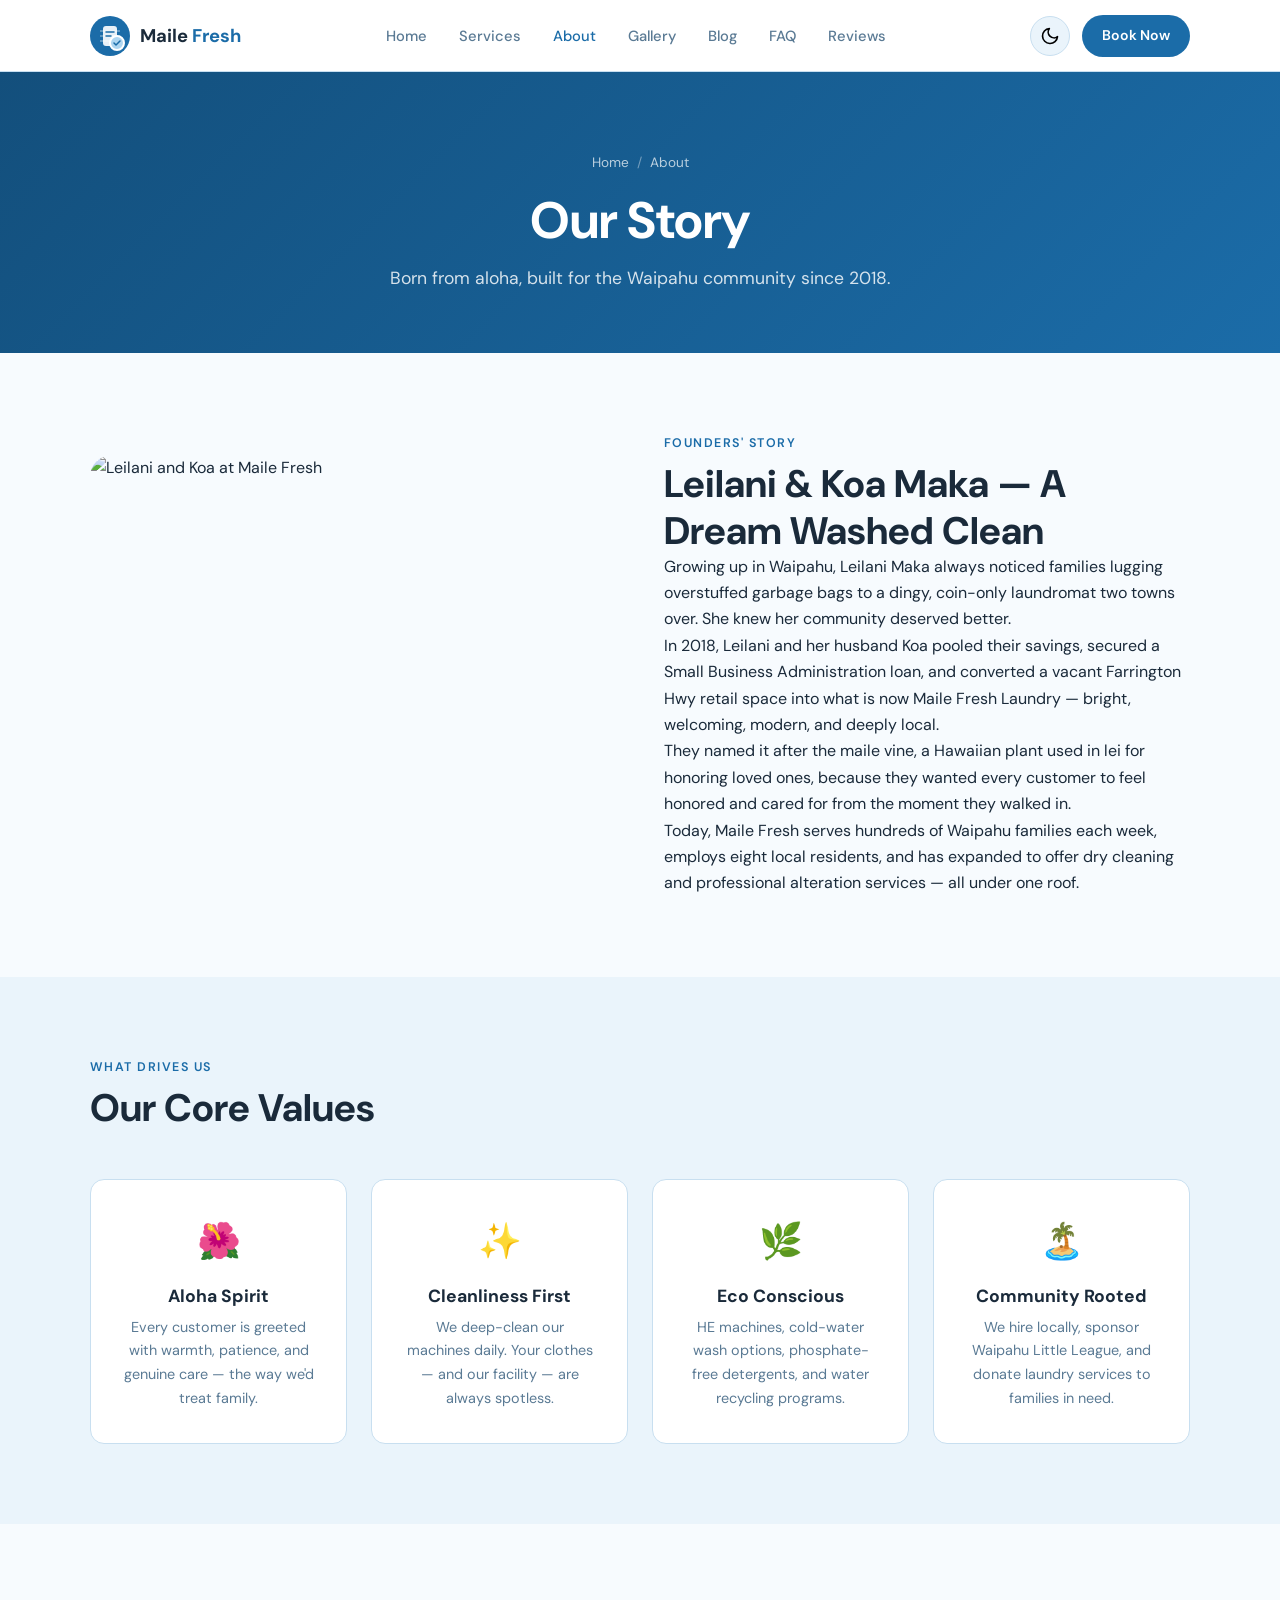
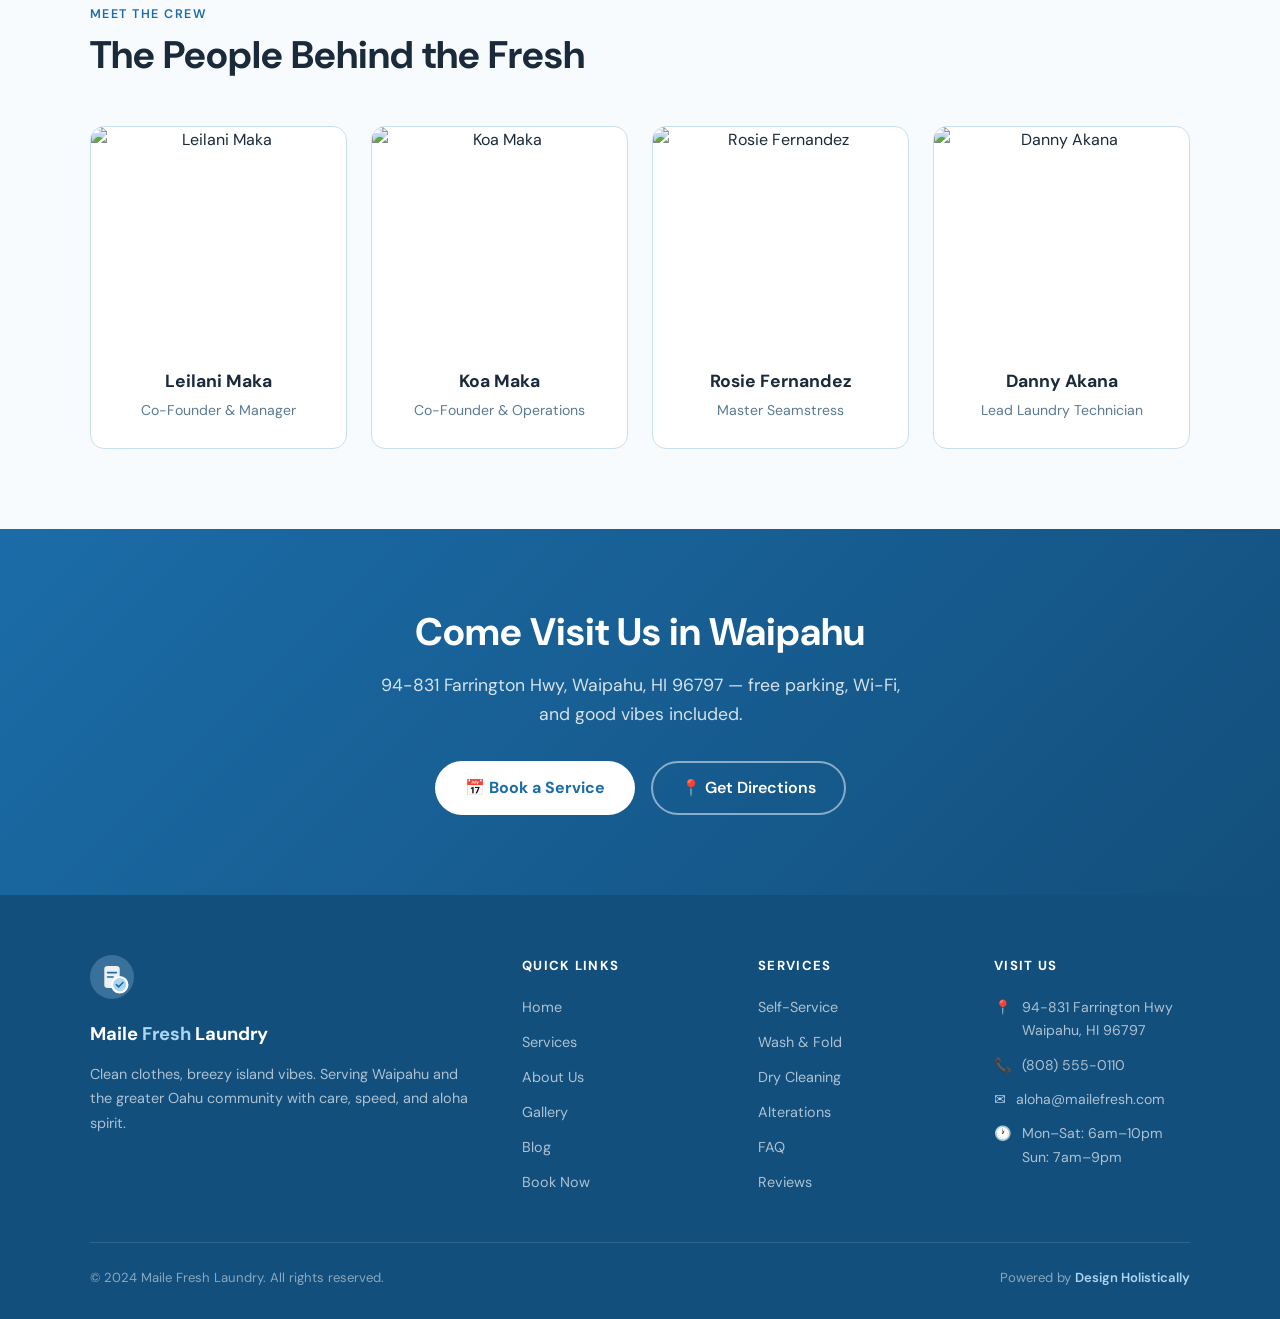
==== about.html @ 9d4d9627 "Initial commit: Maile Fresh Laundry — Hawaii sample site (Waipahu, Oahu)" ====
<!DOCTYPE html>
<html lang="en" data-theme="light">
<head>
  <meta charset="UTF-8" />
  <meta name="viewport" content="width=device-width, initial-scale=1.0" />
  <title>About Us | Maile Fresh Laundry — Waipahu, Oahu</title>
  <meta name="description" content="Maile Fresh Laundry — Clean clothes, breezy island vibes. Self-service laundry, wash-and-fold, dry cleaning, and alterations in Waipahu, Oahu, Hawaii." />
  <!-- Open Graph -->
  <meta property="og:type" content="website" />
  <meta property="og:title" content="About Us | Maile Fresh Laundry" />
  <meta property="og:description" content="Clean clothes, breezy island vibes. Full-service laundromat in Waipahu, Oahu Hawaii." />
  <meta property="og:image" content="https://picsum.photos/1200/630?random=1001" />
  <meta property="og:url" content="https://mailefreshlaundry.com" />
  <!-- Schema.org -->
  <script type="application/ld+json">
  {
    "@context": "https://schema.org",
    "@type": "LocalBusiness",
    "name": "Maile Fresh Laundry",
    "description": "Full-service laundromat offering self-service, wash-and-fold, dry cleaning, and alterations.",
    "address": {
      "@type": "PostalAddress",
      "streetAddress": "94-831 Farrington Hwy",
      "addressLocality": "Waipahu",
      "addressRegion": "HI",
      "postalCode": "96797",
      "addressCountry": "US"
    },
    "telephone": "(808) 555-0110",
    "openingHours": ["Mo-Fr 06:00-22:00", "Sa 06:00-22:00", "Su 07:00-21:00"],
    "priceRange": "$$",
    "image": "https://picsum.photos/800/600?random=1001",
    "url": "https://mailefreshlaundry.com"
  }
  </script>
  <link rel="stylesheet" href="css/style.css" />
  
</head>
<body>
  <!-- HEADER -->
  <header class="site-header" id="siteHeader">
    <div class="container header-inner">
      <a href="index.html" class="logo-link" aria-label="Maile Fresh Laundry Home">
        <svg width="40" height="40" viewBox="0 0 40 40" fill="none" aria-hidden="true" xmlns="http://www.w3.org/2000/svg">
          <circle cx="20" cy="20" r="20" fill="#1B6CA8"/>
          <path d="M10 14h20v2H10zM10 19h20v2H10zM10 24h20v2H10z" fill="white" opacity="0.3"/>
          <rect x="13" y="10" width="14" height="20" rx="3" fill="white" opacity="0.9"/>
          <path d="M16 16h8M16 20h5" stroke="#1B6CA8" stroke-width="1.5" stroke-linecap="round"/>
          <circle cx="27" cy="27" r="7" fill="#AED6F1" stroke="white" stroke-width="2"/>
          <path d="M24 27l2 2 4-4" stroke="#1B6CA8" stroke-width="1.5" stroke-linecap="round" stroke-linejoin="round"/>
        </svg>
        <span class="logo-text">Maile <span>Fresh</span></span>
      </a>
      <nav class="nav-links" aria-label="Main navigation">
        <a href="index.html">Home</a>
<a href="services.html">Services</a>
<a href="about.html" class="active">About</a>
<a href="gallery.html">Gallery</a>
<a href="blog.html">Blog</a>
<a href="faq.html">FAQ</a>
<a href="reviews.html">Reviews</a>

      </nav>
      <div class="nav-actions">
        <button class="theme-toggle" id="themeToggle" aria-label="Toggle dark mode">🌙</button>
        <a href="booking.html" class="btn-nav">Book Now</a>
        <button class="hamburger" id="hamburger" aria-label="Open menu" aria-expanded="false">
          <span></span><span></span><span></span>
        </button>
      </div>
    </div>
    <nav class="mobile-nav" id="mobileNav" aria-label="Mobile navigation">
      <a href="index.html">Home</a>
<a href="services.html">Services</a>
<a href="about.html" class="active">About</a>
<a href="gallery.html">Gallery</a>
<a href="blog.html">Blog</a>
<a href="faq.html">FAQ</a>
<a href="reviews.html">Reviews</a>

      <a href="booking.html">📅 Book Now</a>
    </nav>
  </header>
  <div class="page-hero">
    <div class="container">
      <div class="breadcrumb"><a href="index.html">Home</a><span class="sep">/</span><span>About</span></div>
      <h1>Our Story</h1>
      <p>Born from aloha, built for the Waipahu community since 2018.</p>
    </div>
  </div>

  <section class="section">
    <div class="container">
      <div class="about-story">
        <div class="about-story-img fade-up">
          <img src="https://picsum.photos/600/420?random=1030" alt="Leilani and Koa at Maile Fresh" loading="lazy" />
        </div>
        <div class="fade-up fade-up-delay-2">
          <span class="section-label">Founders' Story</span>
          <h2>Leilani &amp; Koa Maka — A Dream Washed Clean</h2>
          <p>Growing up in Waipahu, Leilani Maka always noticed families lugging overstuffed garbage bags to a dingy, coin-only laundromat two towns over. She knew her community deserved better.</p>
          <p>In 2018, Leilani and her husband Koa pooled their savings, secured a Small Business Administration loan, and converted a vacant Farrington Hwy retail space into what is now Maile Fresh Laundry — bright, welcoming, modern, and deeply local.</p>
          <p>They named it after the maile vine, a Hawaiian plant used in lei for honoring loved ones, because they wanted every customer to feel honored and cared for from the moment they walked in.</p>
          <p>Today, Maile Fresh serves hundreds of Waipahu families each week, employs eight local residents, and has expanded to offer dry cleaning and professional alteration services — all under one roof.</p>
        </div>
      </div>
    </div>
  </section>

  <!-- VALUES -->
  <section class="section section-alt">
    <div class="container">
      <span class="section-label fade-up">What Drives Us</span>
      <h2 class="fade-up">Our Core Values</h2>
      <div class="values-grid">
        <div class="value-card fade-up fade-up-delay-1">
          <span class="value-icon">🌺</span>
          <h3>Aloha Spirit</h3>
          <p>Every customer is greeted with warmth, patience, and genuine care — the way we'd treat family.</p>
        </div>
        <div class="value-card fade-up fade-up-delay-2">
          <span class="value-icon">✨</span>
          <h3>Cleanliness First</h3>
          <p>We deep-clean our machines daily. Your clothes — and our facility — are always spotless.</p>
        </div>
        <div class="value-card fade-up fade-up-delay-3">
          <span class="value-icon">🌿</span>
          <h3>Eco Conscious</h3>
          <p>HE machines, cold-water wash options, phosphate-free detergents, and water recycling programs.</p>
        </div>
        <div class="value-card fade-up fade-up-delay-4">
          <span class="value-icon">🏝️</span>
          <h3>Community Rooted</h3>
          <p>We hire locally, sponsor Waipahu Little League, and donate laundry services to families in need.</p>
        </div>
      </div>
    </div>
  </section>

  <!-- TEAM -->
  <section class="section">
    <div class="container">
      <span class="section-label fade-up">Meet the Crew</span>
      <h2 class="fade-up">The People Behind the Fresh</h2>
      <div class="team-grid">
        <div class="team-card fade-up fade-up-delay-1">
          <img src="https://picsum.photos/300/220?random=1031" alt="Leilani Maka" loading="lazy" />
          <div class="team-card-body">
            <h3>Leilani Maka</h3>
            <span>Co-Founder &amp; Manager</span>
          </div>
        </div>
        <div class="team-card fade-up fade-up-delay-2">
          <img src="https://picsum.photos/300/220?random=1032" alt="Koa Maka" loading="lazy" />
          <div class="team-card-body">
            <h3>Koa Maka</h3>
            <span>Co-Founder &amp; Operations</span>
          </div>
        </div>
        <div class="team-card fade-up fade-up-delay-3">
          <img src="https://picsum.photos/300/220?random=1033" alt="Rosie Fernandez" loading="lazy" />
          <div class="team-card-body">
            <h3>Rosie Fernandez</h3>
            <span>Master Seamstress</span>
          </div>
        </div>
        <div class="team-card fade-up fade-up-delay-4">
          <img src="https://picsum.photos/300/220?random=1034" alt="Danny Akana" loading="lazy" />
          <div class="team-card-body">
            <h3>Danny Akana</h3>
            <span>Lead Laundry Technician</span>
          </div>
        </div>
      </div>
    </div>
  </section>

  <!-- CTA -->
  <section class="cta-section">
    <div class="container fade-up">
      <h2>Come Visit Us in Waipahu</h2>
      <p>94-831 Farrington Hwy, Waipahu, HI 96797 — free parking, Wi-Fi, and good vibes included.</p>
      <div class="cta-actions">
        <a href="booking.html" class="btn-white">📅 Book a Service</a>
        <a href="booking.html" class="btn-outline-white">📍 Get Directions</a>
      </div>
    </div>
  </section>

  <!-- FOOTER -->
  <footer class="site-footer">
    <div class="container">
      <div class="footer-grid">
        <div class="footer-brand">
          <svg width="44" height="44" viewBox="0 0 40 40" fill="none" xmlns="http://www.w3.org/2000/svg">
            <circle cx="20" cy="20" r="20" fill="#AED6F1" opacity="0.25"/>
            <rect x="13" y="10" width="14" height="20" rx="3" fill="white" opacity="0.9"/>
            <path d="M16 16h8M16 20h5" stroke="#1B6CA8" stroke-width="1.5" stroke-linecap="round"/>
            <circle cx="27" cy="27" r="7" fill="#AED6F1" stroke="white" stroke-width="2"/>
            <path d="M24 27l2 2 4-4" stroke="#1B6CA8" stroke-width="1.5" stroke-linecap="round" stroke-linejoin="round"/>
          </svg>
          <span class="logo-text" style="color:white;">Maile <span>Fresh</span> Laundry</span>
          <p>Clean clothes, breezy island vibes. Serving Waipahu and the greater Oahu community with care, speed, and aloha spirit.</p>
        </div>
        <div>
          <p class="footer-title">Quick Links</p>
          <div class="footer-links">
            <a href="index.html">Home</a>
            <a href="services.html">Services</a>
            <a href="about.html">About Us</a>
            <a href="gallery.html">Gallery</a>
            <a href="blog.html">Blog</a>
            <a href="booking.html">Book Now</a>
          </div>
        </div>
        <div>
          <p class="footer-title">Services</p>
          <div class="footer-links">
            <a href="services.html#self-service">Self-Service</a>
            <a href="services.html#wash-fold">Wash &amp; Fold</a>
            <a href="services.html#dry-cleaning">Dry Cleaning</a>
            <a href="services.html#alterations">Alterations</a>
            <a href="faq.html">FAQ</a>
            <a href="reviews.html">Reviews</a>
          </div>
        </div>
        <div>
          <p class="footer-title">Visit Us</p>
          <div class="footer-contact">
            <div class="footer-contact-item"><span>📍</span><span>94-831 Farrington Hwy<br>Waipahu, HI 96797</span></div>
            <div class="footer-contact-item"><span>📞</span><span>(808) 555-0110</span></div>
            <div class="footer-contact-item"><span>✉️</span><span>aloha@mailefresh.com</span></div>
            <div class="footer-contact-item"><span>🕐</span><span>Mon–Sat: 6am–10pm<br>Sun: 7am–9pm</span></div>
          </div>
        </div>
      </div>
      <div class="footer-bottom">
        <p>&copy; 2024 Maile Fresh Laundry. All rights reserved.</p>
        <p class="powered-by">Powered by <a href="https://designholistically.com" target="_blank" rel="noopener">Design Holistically</a></p>
      </div>
    </div>
  </footer>
  <!-- BACK TO TOP -->
  <a href="#" class="back-to-top" id="backToTop" aria-label="Back to top">↑</a>
  <script src="js/main.js"></script>
</body>
</html>
---- css/style.css ----
@import url('https://fonts.googleapis.com/css2?family=DM+Sans:ital,opsz,wght@0,9..40,300;0,9..40,400;0,9..40,500;0,9..40,600;0,9..40,700;1,9..40,400&family=DM+Serif+Display:ital@0;1&display=swap');

/* ===================== CSS VARIABLES ===================== */
:root {
  --primary: #1B6CA8;
  --primary-dark: #134f7c;
  --primary-light: #2a80c0;
  --accent: #AED6F1;
  --accent-dark: #7eb8e0;
  --accent-light: #d4eaf9;
  --bg: #f7fbfe;
  --bg-alt: #eaf4fb;
  --surface: #ffffff;
  --surface-2: #f0f8fd;
  --text: #1a2a3a;
  --text-muted: #5a7a94;
  --text-light: #8aafc8;
  --border: #c8dff0;
  --shadow: rgba(27,108,168,0.12);
  --shadow-lg: rgba(27,108,168,0.20);
  --radius: 14px;
  --radius-sm: 8px;
  --radius-lg: 22px;
  --transition: 0.28s cubic-bezier(0.4,0,0.2,1);
  --font-body: 'DM Sans', system-ui, sans-serif;
  --font-display: 'DM Serif Display', Georgia, serif;
  --header-h: 72px;
}

[data-theme="dark"] {
  --bg: #0d1e2e;
  --bg-alt: #112233;
  --surface: #152840;
  --surface-2: #1a3050;
  --text: #e4f0f9;
  --text-muted: #8ab4cc;
  --text-light: #5a8aaa;
  --border: #1e3d5a;
  --shadow: rgba(0,0,0,0.30);
  --shadow-lg: rgba(0,0,0,0.45);
  --accent: #2a80c0;
  --accent-dark: #1B6CA8;
  --accent-light: #1e3d5a;
}

/* ===================== RESET ===================== */
*, *::before, *::after { box-sizing: border-box; margin: 0; padding: 0; }
html { scroll-behavior: smooth; font-size: 16px; }
body {
  font-family: var(--font-body);
  background: var(--bg);
  color: var(--text);
  line-height: 1.65;
  transition: background var(--transition), color var(--transition);
  overflow-x: hidden;
}
img { max-width: 100%; height: auto; display: block; }
a { color: var(--primary); text-decoration: none; transition: color var(--transition); }
a:hover { color: var(--primary-light); }
ul { list-style: none; }
button { cursor: pointer; font-family: var(--font-body); border: none; background: none; }

/* ===================== TYPOGRAPHY ===================== */
h1, h2, h3, h4, h5 {
  font-family: var(--font-body);
  font-weight: 700;
  line-height: 1.2;
  color: var(--text);
}
h1 { font-size: clamp(2rem, 5vw, 3.2rem); }
h2 { font-size: clamp(1.6rem, 3.5vw, 2.4rem); }
h3 { font-size: clamp(1.2rem, 2.5vw, 1.6rem); }

.section-label {
  font-size: 0.78rem;
  font-weight: 600;
  letter-spacing: 0.12em;
  text-transform: uppercase;
  color: var(--primary);
  display: block;
  margin-bottom: 0.5rem;
}

/* ===================== LAYOUT ===================== */
.container { max-width: 1140px; margin: 0 auto; padding: 0 20px; }
.section { padding: 80px 0; }
.section-alt { background: var(--bg-alt); }

/* ===================== HEADER ===================== */
.site-header {
  position: sticky;
  top: 0;
  z-index: 1000;
  height: var(--header-h);
  background: var(--surface);
  border-bottom: 1px solid var(--border);
  transition: background var(--transition), box-shadow var(--transition), backdrop-filter var(--transition);
}
.site-header.scrolled {
  background: rgba(255,255,255,0.82);
  backdrop-filter: blur(18px);
  -webkit-backdrop-filter: blur(18px);
  box-shadow: 0 2px 24px var(--shadow);
}
[data-theme="dark"] .site-header.scrolled {
  background: rgba(13,30,46,0.82);
}
.header-inner {
  display: flex;
  align-items: center;
  justify-content: space-between;
  height: var(--header-h);
}
.logo-link {
  display: flex;
  align-items: center;
  gap: 10px;
  text-decoration: none;
}
.logo-text {
  font-family: var(--font-body);
  font-weight: 700;
  font-size: 1.15rem;
  color: var(--text);
  line-height: 1.2;
}
.logo-text span { color: var(--primary); }
.nav-links {
  display: flex;
  align-items: center;
  gap: 2rem;
}
.nav-links a {
  font-size: 0.92rem;
  font-weight: 500;
  color: var(--text-muted);
  transition: color var(--transition);
}
.nav-links a:hover, .nav-links a.active { color: var(--primary); }
.nav-actions { display: flex; align-items: center; gap: 12px; }
.btn-nav {
  background: var(--primary);
  color: white;
  padding: 9px 20px;
  border-radius: 50px;
  font-size: 0.88rem;
  font-weight: 600;
  transition: background var(--transition), transform var(--transition);
}
.btn-nav:hover { background: var(--primary-dark); color: white; transform: translateY(-1px); }
.theme-toggle {
  width: 40px; height: 40px;
  border-radius: 50%;
  background: var(--bg-alt);
  display: flex; align-items: center; justify-content: center;
  font-size: 1.1rem;
  transition: background var(--transition);
  border: 1px solid var(--border);
}
.theme-toggle:hover { background: var(--border); }
.hamburger {
  display: none;
  flex-direction: column;
  gap: 5px;
  width: 40px; height: 40px;
  align-items: center; justify-content: center;
  border-radius: var(--radius-sm);
  background: var(--bg-alt);
}
.hamburger span {
  display: block;
  width: 22px; height: 2px;
  background: var(--text);
  border-radius: 2px;
  transition: all var(--transition);
}
.hamburger.open span:nth-child(1) { transform: translateY(7px) rotate(45deg); }
.hamburger.open span:nth-child(2) { opacity: 0; }
.hamburger.open span:nth-child(3) { transform: translateY(-7px) rotate(-45deg); }
.mobile-nav {
  display: none;
  flex-direction: column;
  background: var(--surface);
  border-bottom: 1px solid var(--border);
  padding: 1.5rem 20px;
  gap: 1rem;
}
.mobile-nav.open { display: flex; }
.mobile-nav a {
  font-size: 1rem;
  font-weight: 500;
  color: var(--text);
  padding: 10px 0;
  border-bottom: 1px solid var(--border);
}
.mobile-nav a:last-child { border-bottom: none; }

/* ===================== HERO ===================== */
.hero {
  position: relative;
  min-height: 92vh;
  display: flex;
  align-items: center;
  overflow: hidden;
  background: linear-gradient(135deg, var(--primary-dark) 0%, var(--primary) 50%, #2a90d0 100%);
}
.hero-bg {
  position: absolute; inset: 0;
  background-image: url('https://picsum.photos/1600/900?random=1001');
  background-size: cover;
  background-position: center;
  opacity: 0.18;
}
.hero-shapes {
  position: absolute; inset: 0; pointer-events: none; overflow: hidden;
}
.hero-shapes::before {
  content: '';
  position: absolute;
  width: 500px; height: 500px;
  border-radius: 50%;
  background: var(--accent);
  opacity: 0.08;
  top: -100px; right: -100px;
}
.hero-shapes::after {
  content: '';
  position: absolute;
  width: 300px; height: 300px;
  border-radius: 50%;
  background: white;
  opacity: 0.05;
  bottom: 50px; left: -80px;
}
.hero-content {
  position: relative;
  z-index: 1;
  max-width: 700px;
}
.hero-badge {
  display: inline-flex;
  align-items: center;
  gap: 8px;
  background: rgba(255,255,255,0.15);
  backdrop-filter: blur(10px);
  border: 1px solid rgba(255,255,255,0.25);
  color: white;
  padding: 7px 18px;
  border-radius: 50px;
  font-size: 0.82rem;
  font-weight: 600;
  letter-spacing: 0.05em;
  margin-bottom: 1.5rem;
}
.hero h1 { color: white; margin-bottom: 1.2rem; }
.hero h1 em { font-style: italic; color: var(--accent); }
.hero p { color: rgba(255,255,255,0.85); font-size: 1.15rem; margin-bottom: 2rem; max-width: 520px; }
.hero-actions { display: flex; gap: 14px; flex-wrap: wrap; }
.btn-primary {
  background: white;
  color: var(--primary);
  padding: 14px 30px;
  border-radius: 50px;
  font-weight: 700;
  font-size: 1rem;
  transition: all var(--transition);
  display: inline-flex; align-items: center; gap: 8px;
  box-shadow: 0 4px 20px rgba(0,0,0,0.15);
}
.btn-primary:hover { transform: translateY(-2px); box-shadow: 0 8px 30px rgba(0,0,0,0.2); color: var(--primary-dark); }
.btn-secondary {
  background: rgba(255,255,255,0.15);
  border: 2px solid rgba(255,255,255,0.4);
  color: white;
  padding: 12px 28px;
  border-radius: 50px;
  font-weight: 600;
  font-size: 1rem;
  transition: all var(--transition);
  backdrop-filter: blur(10px);
}
.btn-secondary:hover { background: rgba(255,255,255,0.25); color: white; transform: translateY(-2px); }
.hero-stats {
  display: flex;
  gap: 2.5rem;
  margin-top: 3rem;
  flex-wrap: wrap;
}
.hero-stat { color: white; }
.hero-stat strong { display: block; font-size: 2rem; font-weight: 700; line-height: 1; }
.hero-stat span { font-size: 0.85rem; color: rgba(255,255,255,0.75); }
.hero-image {
  position: relative; z-index: 1; flex-shrink: 0;
  display: none;
}
.hero-inner { display: flex; align-items: center; gap: 4rem; width: 100%; }
@media (min-width: 900px) {
  .hero-image { display: block; }
  .hero-content { flex: 1; }
  .hero-image img { width: 420px; height: 520px; object-fit: cover; border-radius: var(--radius-lg); box-shadow: 0 30px 80px rgba(0,0,0,0.3); }
}

/* ===================== SERVICES OVERVIEW ===================== */
.services-grid {
  display: grid;
  grid-template-columns: repeat(auto-fit, minmax(260px, 1fr));
  gap: 24px;
  margin-top: 3rem;
}
.service-card {
  background: var(--surface);
  border-radius: var(--radius);
  padding: 2rem;
  border: 1px solid var(--border);
  transition: transform var(--transition), box-shadow var(--transition), border-color var(--transition);
  display: flex;
  flex-direction: column;
  gap: 1rem;
}
.service-card:hover {
  transform: translateY(-4px);
  box-shadow: 0 16px 40px var(--shadow-lg);
  border-color: var(--primary);
}
.service-icon {
  width: 52px; height: 52px;
  background: var(--accent-light);
  border-radius: var(--radius-sm);
  display: flex; align-items: center; justify-content: center;
  font-size: 1.5rem;
}
.service-card h3 { font-size: 1.2rem; }
.service-card p { color: var(--text-muted); font-size: 0.95rem; }
.service-price {
  margin-top: auto;
  font-weight: 700;
  color: var(--primary);
  font-size: 1.1rem;
}

/* ===================== ABOUT TEASER ===================== */
.about-teaser { display: grid; grid-template-columns: 1fr; gap: 3rem; align-items: center; }
.about-image { border-radius: var(--radius-lg); overflow: hidden; }
.about-image img { width: 100%; height: 380px; object-fit: cover; }
.about-text { display: flex; flex-direction: column; gap: 1.2rem; }
.about-text h2 { margin-bottom: 0.5rem; }
.about-text p { color: var(--text-muted); }
.about-features { display: flex; flex-direction: column; gap: 0.75rem; margin: 0.5rem 0; }
.about-feature {
  display: flex;
  align-items: flex-start;
  gap: 12px;
  font-size: 0.95rem;
}
.about-feature .icon {
  width: 28px; height: 28px; min-width: 28px;
  background: var(--accent-light);
  border-radius: 50%;
  display: flex; align-items: center; justify-content: center;
  font-size: 0.85rem;
  color: var(--primary);
  font-weight: 700;
}
@media (min-width: 768px) {
  .about-teaser { grid-template-columns: 1fr 1fr; }
}

/* ===================== TESTIMONIALS ===================== */
.testimonials-grid {
  display: grid;
  grid-template-columns: repeat(auto-fit, minmax(280px, 1fr));
  gap: 24px;
  margin-top: 3rem;
}
.testimonial-card {
  background: var(--surface);
  border-radius: var(--radius);
  padding: 2rem;
  border: 1px solid var(--border);
  display: flex;
  flex-direction: column;
  gap: 1rem;
  transition: box-shadow var(--transition);
}
.testimonial-card:hover { box-shadow: 0 8px 32px var(--shadow); }
.stars { color: #f59e0b; font-size: 1.1rem; letter-spacing: 2px; }
.testimonial-text { color: var(--text-muted); font-size: 0.96rem; line-height: 1.7; font-style: italic; }
.testimonial-author { display: flex; align-items: center; gap: 12px; margin-top: auto; }
.testimonial-author img { width: 44px; height: 44px; border-radius: 50%; object-fit: cover; }
.author-name { font-weight: 600; font-size: 0.92rem; }
.author-title { font-size: 0.82rem; color: var(--text-muted); }

/* ===================== CTA ===================== */
.cta-section {
  background: linear-gradient(135deg, var(--primary) 0%, var(--primary-dark) 100%);
  padding: 80px 0;
  text-align: center;
}
.cta-section h2 { color: white; margin-bottom: 1rem; }
.cta-section p { color: rgba(255,255,255,0.82); font-size: 1.1rem; max-width: 520px; margin: 0 auto 2rem; }
.cta-actions { display: flex; gap: 16px; justify-content: center; flex-wrap: wrap; }
.btn-white {
  background: white;
  color: var(--primary);
  padding: 14px 30px;
  border-radius: 50px;
  font-weight: 700;
  font-size: 1rem;
  transition: all var(--transition);
}
.btn-white:hover { transform: translateY(-2px); box-shadow: 0 8px 30px rgba(0,0,0,0.2); color: var(--primary-dark); }
.btn-outline-white {
  background: transparent;
  border: 2px solid rgba(255,255,255,0.5);
  color: white;
  padding: 12px 28px;
  border-radius: 50px;
  font-weight: 600;
  font-size: 1rem;
  transition: all var(--transition);
}
.btn-outline-white:hover { border-color: white; color: white; background: rgba(255,255,255,0.1); }

/* ===================== PAGE HERO ===================== */
.page-hero {
  background: linear-gradient(135deg, var(--primary-dark) 0%, var(--primary) 100%);
  padding: 80px 0 60px;
  text-align: center;
  position: relative;
  overflow: hidden;
}
.page-hero::before {
  content: '';
  position: absolute; inset: 0;
  background: url('https://picsum.photos/1600/400?random=1002') center/cover;
  opacity: 0.1;
}
.page-hero .container { position: relative; z-index: 1; }
.page-hero h1 { color: white; margin-bottom: 0.75rem; }
.page-hero p { color: rgba(255,255,255,0.82); font-size: 1.1rem; max-width: 560px; margin: 0 auto; }
.breadcrumb { display: flex; align-items: center; justify-content: center; gap: 8px; margin-bottom: 1rem; }
.breadcrumb a, .breadcrumb span { font-size: 0.85rem; color: rgba(255,255,255,0.7); }
.breadcrumb a:hover { color: white; }
.breadcrumb .sep { color: rgba(255,255,255,0.4); }

/* ===================== SERVICES PAGE ===================== */
.services-detail-grid {
  display: grid;
  grid-template-columns: repeat(auto-fit, minmax(300px, 1fr));
  gap: 30px;
  margin-top: 3rem;
}
.service-detail-card {
  background: var(--surface);
  border-radius: var(--radius);
  overflow: hidden;
  border: 1px solid var(--border);
  transition: transform var(--transition), box-shadow var(--transition);
}
.service-detail-card:hover {
  transform: translateY(-4px);
  box-shadow: 0 16px 48px var(--shadow-lg);
}
.service-detail-img { height: 200px; overflow: hidden; }
.service-detail-img img { width: 100%; height: 100%; object-fit: cover; transition: transform 0.5s; }
.service-detail-card:hover .service-detail-img img { transform: scale(1.06); }
.service-detail-body { padding: 1.75rem; }
.service-detail-body h3 { margin-bottom: 0.75rem; }
.service-detail-body p { color: var(--text-muted); font-size: 0.95rem; margin-bottom: 1rem; }
.service-detail-features { display: flex; flex-direction: column; gap: 0.5rem; margin-bottom: 1.25rem; }
.service-detail-features li {
  display: flex; align-items: center; gap: 8px;
  font-size: 0.9rem; color: var(--text-muted);
}
.service-detail-features li::before {
  content: '✓';
  color: var(--primary);
  font-weight: 700;
  min-width: 18px;
}
.service-pricing-row {
  display: flex; align-items: center; justify-content: space-between;
  padding-top: 1rem;
  border-top: 1px solid var(--border);
}
.service-price-tag { font-size: 1.3rem; font-weight: 700; color: var(--primary); }
.btn-book {
  background: var(--primary);
  color: white;
  padding: 9px 22px;
  border-radius: 50px;
  font-size: 0.88rem;
  font-weight: 600;
  transition: all var(--transition);
}
.btn-book:hover { background: var(--primary-dark); color: white; transform: translateY(-1px); }

/* ===================== HOURS TABLE ===================== */
.hours-table {
  background: var(--surface);
  border-radius: var(--radius);
  border: 1px solid var(--border);
  overflow: hidden;
  margin-top: 2rem;
}
.hours-table table { width: 100%; border-collapse: collapse; }
.hours-table th {
  background: var(--primary);
  color: white;
  padding: 14px 20px;
  text-align: left;
  font-size: 0.88rem;
  font-weight: 600;
  letter-spacing: 0.05em;
  text-transform: uppercase;
}
.hours-table td {
  padding: 12px 20px;
  border-bottom: 1px solid var(--border);
  font-size: 0.95rem;
  color: var(--text);
}
.hours-table tr:last-child td { border-bottom: none; }
.hours-table tr:nth-child(even) td { background: var(--bg-alt); }
.open-badge {
  display: inline-block;
  background: #d4edda;
  color: #155724;
  padding: 3px 10px;
  border-radius: 50px;
  font-size: 0.78rem;
  font-weight: 600;
}
[data-theme="dark"] .open-badge { background: #1e3d2a; color: #7dd9a2; }

/* ===================== ABOUT PAGE ===================== */
.about-story { display: grid; grid-template-columns: 1fr; gap: 3rem; align-items: center; }
@media (min-width: 768px) { .about-story { grid-template-columns: 1fr 1fr; } }
.about-story-img { border-radius: var(--radius-lg); overflow: hidden; }
.about-story-img img { width: 100%; height: 420px; object-fit: cover; }
.values-grid { display: grid; grid-template-columns: repeat(auto-fit, minmax(220px, 1fr)); gap: 24px; margin-top: 3rem; }
.value-card {
  background: var(--surface);
  border-radius: var(--radius);
  padding: 2rem;
  border: 1px solid var(--border);
  text-align: center;
  transition: transform var(--transition), box-shadow var(--transition);
}
.value-card:hover { transform: translateY(-4px); box-shadow: 0 12px 36px var(--shadow); }
.value-icon { font-size: 2.2rem; margin-bottom: 1rem; display: block; }
.value-card h3 { margin-bottom: 0.5rem; font-size: 1.1rem; }
.value-card p { color: var(--text-muted); font-size: 0.9rem; }
.team-grid { display: grid; grid-template-columns: repeat(auto-fit, minmax(220px, 1fr)); gap: 24px; margin-top: 3rem; }
.team-card {
  background: var(--surface);
  border-radius: var(--radius);
  overflow: hidden;
  border: 1px solid var(--border);
  text-align: center;
  transition: transform var(--transition);
}
.team-card:hover { transform: translateY(-4px); }
.team-card img { width: 100%; height: 220px; object-fit: cover; }
.team-card-body { padding: 1.5rem; }
.team-card-body h3 { font-size: 1.1rem; margin-bottom: 0.3rem; }
.team-card-body span { color: var(--text-muted); font-size: 0.88rem; }

/* ===================== GALLERY ===================== */
.gallery-filter { display: flex; gap: 10px; flex-wrap: wrap; margin-bottom: 2rem; }
.filter-btn {
  padding: 8px 20px;
  border-radius: 50px;
  border: 1px solid var(--border);
  font-size: 0.88rem;
  font-weight: 500;
  color: var(--text-muted);
  background: var(--surface);
  transition: all var(--transition);
}
.filter-btn:hover, .filter-btn.active {
  background: var(--primary);
  color: white;
  border-color: var(--primary);
}
.gallery-grid {
  display: grid;
  grid-template-columns: repeat(auto-fill, minmax(280px, 1fr));
  gap: 16px;
}
.gallery-item {
  border-radius: var(--radius);
  overflow: hidden;
  position: relative;
  cursor: pointer;
  aspect-ratio: 4/3;
  background: var(--bg-alt);
}
.gallery-item img { width: 100%; height: 100%; object-fit: cover; transition: transform 0.5s; }
.gallery-item:hover img { transform: scale(1.06); }
.gallery-overlay {
  position: absolute; inset: 0;
  background: linear-gradient(to top, rgba(27,108,168,0.8) 0%, transparent 60%);
  opacity: 0; transition: opacity var(--transition);
  display: flex; align-items: flex-end; padding: 1.25rem;
}
.gallery-item:hover .gallery-overlay { opacity: 1; }
.gallery-overlay span { color: white; font-weight: 600; font-size: 0.92rem; }
.lightbox {
  position: fixed; inset: 0; z-index: 9999;
  background: rgba(0,0,0,0.9);
  display: none; align-items: center; justify-content: center;
  padding: 20px;
}
.lightbox.open { display: flex; }
.lightbox img { max-width: 90vw; max-height: 85vh; border-radius: var(--radius); object-fit: contain; }
.lightbox-close {
  position: absolute; top: 20px; right: 24px;
  color: white; font-size: 2rem; font-weight: 300; line-height: 1;
  cursor: pointer; transition: opacity var(--transition);
}
.lightbox-close:hover { opacity: 0.6; }

/* ===================== BLOG ===================== */
.blog-grid { display: grid; grid-template-columns: repeat(auto-fill, minmax(300px, 1fr)); gap: 28px; margin-top: 3rem; }
.blog-card {
  background: var(--surface);
  border-radius: var(--radius);
  overflow: hidden;
  border: 1px solid var(--border);
  transition: transform var(--transition), box-shadow var(--transition);
  display: flex; flex-direction: column;
}
.blog-card:hover { transform: translateY(-4px); box-shadow: 0 16px 40px var(--shadow-lg); }
.blog-card-img { height: 200px; overflow: hidden; }
.blog-card-img img { width: 100%; height: 100%; object-fit: cover; transition: transform 0.5s; }
.blog-card:hover .blog-card-img img { transform: scale(1.06); }
.blog-card-body { padding: 1.5rem; display: flex; flex-direction: column; flex: 1; }
.blog-meta { display: flex; gap: 12px; align-items: center; margin-bottom: 0.75rem; }
.blog-tag {
  background: var(--accent-light);
  color: var(--primary);
  padding: 3px 12px;
  border-radius: 50px;
  font-size: 0.75rem;
  font-weight: 600;
}
.blog-date { font-size: 0.8rem; color: var(--text-muted); }
.blog-card h3 { font-size: 1.1rem; margin-bottom: 0.6rem; line-height: 1.4; }
.blog-card p { color: var(--text-muted); font-size: 0.9rem; flex: 1; }
.blog-read-more {
  display: inline-flex; align-items: center; gap: 6px;
  color: var(--primary); font-weight: 600; font-size: 0.88rem;
  margin-top: 1rem; transition: gap var(--transition);
}
.blog-card:hover .blog-read-more { gap: 10px; }

/* ===================== BLOG POST ===================== */
.blog-post-container { max-width: 780px; margin: 0 auto; padding: 60px 20px; }
.blog-post-header { margin-bottom: 2.5rem; }
.blog-post-meta { display: flex; gap: 1rem; align-items: center; flex-wrap: wrap; margin-bottom: 1rem; }
.blog-post-img { border-radius: var(--radius-lg); overflow: hidden; margin-bottom: 2.5rem; }
.blog-post-img img { width: 100%; height: 400px; object-fit: cover; }
.blog-post-content h2, .blog-post-content h3 { margin: 2rem 0 1rem; }
.blog-post-content p { margin-bottom: 1.4rem; color: var(--text-muted); line-height: 1.8; }
.blog-post-content ul, .blog-post-content ol { margin: 1rem 0 1.4rem 2rem; }
.blog-post-content li { margin-bottom: 0.5rem; color: var(--text-muted); }
.blog-post-content blockquote {
  border-left: 4px solid var(--primary);
  padding: 1rem 1.5rem;
  background: var(--bg-alt);
  border-radius: 0 var(--radius-sm) var(--radius-sm) 0;
  margin: 1.5rem 0;
  font-style: italic;
  color: var(--text-muted);
}

/* ===================== BOOKING ===================== */
.booking-container { max-width: 700px; margin: 0 auto; padding: 60px 20px; }
.booking-progress { display: flex; gap: 0; margin-bottom: 3rem; }
.progress-step {
  flex: 1; display: flex; flex-direction: column; align-items: center; gap: 8px;
  position: relative;
}
.progress-step::after {
  content: '';
  position: absolute;
  top: 18px; left: 50%; right: -50%;
  height: 2px;
  background: var(--border);
  z-index: 0;
}
.progress-step:last-child::after { display: none; }
.step-num {
  width: 36px; height: 36px;
  border-radius: 50%;
  background: var(--border);
  color: var(--text-muted);
  display: flex; align-items: center; justify-content: center;
  font-weight: 700; font-size: 0.9rem;
  position: relative; z-index: 1;
  transition: all var(--transition);
}
.progress-step.active .step-num { background: var(--primary); color: white; }
.progress-step.completed .step-num { background: #22c55e; color: white; }
.step-label { font-size: 0.78rem; color: var(--text-muted); text-align: center; }
.booking-step { display: none; }
.booking-step.active { display: block; }
.booking-step h2 { margin-bottom: 1.75rem; }
.service-options { display: grid; grid-template-columns: 1fr; gap: 14px; }
@media (min-width: 520px) { .service-options { grid-template-columns: 1fr 1fr; } }
.service-option {
  border: 2px solid var(--border);
  border-radius: var(--radius);
  padding: 1.5rem;
  cursor: pointer;
  transition: all var(--transition);
  background: var(--surface);
}
.service-option:hover, .service-option.selected { border-color: var(--primary); background: var(--accent-light); }
.service-option h4 { margin-bottom: 0.3rem; font-size: 1rem; }
.service-option p { font-size: 0.85rem; color: var(--text-muted); margin-bottom: 0.5rem; }
.service-option .price { font-weight: 700; color: var(--primary); }
.time-slots { display: grid; grid-template-columns: repeat(auto-fill, minmax(110px, 1fr)); gap: 10px; margin-top: 1.5rem; }
.time-slot {
  padding: 10px; text-align: center; border-radius: var(--radius-sm);
  border: 1px solid var(--border); font-size: 0.9rem;
  cursor: pointer; transition: all var(--transition);
  background: var(--surface);
}
.time-slot:hover, .time-slot.selected { background: var(--primary); color: white; border-color: var(--primary); }
.time-slot.unavailable { opacity: 0.4; cursor: not-allowed; pointer-events: none; }
.form-group { margin-bottom: 1.4rem; }
.form-group label { display: block; font-weight: 600; margin-bottom: 0.5rem; font-size: 0.92rem; }
.form-group input, .form-group textarea, .form-group select {
  width: 100%; padding: 12px 16px;
  border: 1px solid var(--border);
  border-radius: var(--radius-sm);
  font-family: var(--font-body);
  font-size: 0.95rem;
  background: var(--surface);
  color: var(--text);
  transition: border-color var(--transition);
}
.form-group input:focus, .form-group textarea:focus, .form-group select:focus {
  outline: none; border-color: var(--primary);
  box-shadow: 0 0 0 3px rgba(27,108,168,0.12);
}
.form-row { display: grid; grid-template-columns: 1fr 1fr; gap: 16px; }
.booking-nav { display: flex; justify-content: space-between; margin-top: 2rem; }
.btn-next, .btn-prev {
  padding: 12px 28px; border-radius: 50px; font-weight: 600; font-size: 0.95rem;
  transition: all var(--transition); cursor: pointer;
}
.btn-next { background: var(--primary); color: white; }
.btn-next:hover { background: var(--primary-dark); transform: translateY(-1px); }
.btn-prev { background: var(--bg-alt); color: var(--text); border: 1px solid var(--border); }
.btn-prev:hover { background: var(--border); }
.confirmation-card {
  background: var(--surface); border-radius: var(--radius-lg);
  border: 1px solid var(--border); padding: 3rem; text-align: center;
}
.confirmation-icon { font-size: 4rem; margin-bottom: 1.5rem; display: block; }
.confirmation-card h2 { margin-bottom: 1rem; }
.confirmation-card p { color: var(--text-muted); margin-bottom: 0.5rem; }

/* ===================== FAQ ===================== */
.faq-list { max-width: 760px; margin: 3rem auto 0; display: flex; flex-direction: column; gap: 16px; }
.faq-item {
  background: var(--surface); border-radius: var(--radius);
  border: 1px solid var(--border); overflow: hidden;
  transition: box-shadow var(--transition);
}
.faq-item:hover { box-shadow: 0 4px 20px var(--shadow); }
.faq-question {
  display: flex; justify-content: space-between; align-items: center;
  padding: 1.4rem 1.75rem; cursor: pointer; font-weight: 600; font-size: 1rem;
  gap: 1rem;
}
.faq-icon {
  width: 28px; height: 28px; min-width: 28px;
  border-radius: 50%; background: var(--bg-alt); border: 1px solid var(--border);
  display: flex; align-items: center; justify-content: center;
  font-size: 1.1rem; font-weight: 300; color: var(--primary);
  transition: transform var(--transition), background var(--transition);
}
.faq-item.open .faq-icon { transform: rotate(45deg); background: var(--primary); color: white; }
.faq-answer {
  max-height: 0; overflow: hidden;
  transition: max-height 0.4s cubic-bezier(0.4,0,0.2,1), padding var(--transition);
}
.faq-item.open .faq-answer { max-height: 400px; }
.faq-answer p { padding: 0 1.75rem 1.4rem; color: var(--text-muted); line-height: 1.75; }

/* ===================== REVIEWS ===================== */
.reviews-summary {
  background: var(--surface); border-radius: var(--radius-lg);
  border: 1px solid var(--border); padding: 2.5rem;
  display: grid; grid-template-columns: auto 1fr; gap: 3rem; align-items: center;
  margin-bottom: 3rem;
}
.review-big-score { text-align: center; }
.review-big-score .score { font-size: 4.5rem; font-weight: 700; color: var(--primary); line-height: 1; }
.review-big-score .total { font-size: 0.88rem; color: var(--text-muted); margin-top: 0.25rem; }
.rating-bars { flex: 1; }
.rating-bar-row { display: flex; align-items: center; gap: 12px; margin-bottom: 8px; }
.rating-bar-label { font-size: 0.85rem; width: 40px; color: var(--text-muted); }
.rating-bar-track { flex: 1; height: 8px; background: var(--bg-alt); border-radius: 50px; overflow: hidden; }
.rating-bar-fill { height: 100%; background: #f59e0b; border-radius: 50px; }
.rating-bar-count { font-size: 0.85rem; color: var(--text-muted); width: 24px; text-align: right; }
.reviews-grid { display: grid; grid-template-columns: repeat(auto-fill, minmax(300px, 1fr)); gap: 24px; }
.review-card {
  background: var(--surface); border-radius: var(--radius);
  border: 1px solid var(--border); padding: 1.75rem;
  display: flex; flex-direction: column; gap: 1rem;
  transition: box-shadow var(--transition);
}
.review-card:hover { box-shadow: 0 8px 32px var(--shadow); }
.review-header { display: flex; align-items: center; gap: 14px; }
.review-avatar {
  width: 48px; height: 48px; border-radius: 50%;
  background: var(--primary); color: white;
  display: flex; align-items: center; justify-content: center;
  font-weight: 700; font-size: 1.1rem; flex-shrink: 0;
}
.reviewer-name { font-weight: 700; font-size: 0.97rem; }
.review-date { font-size: 0.8rem; color: var(--text-muted); }
.review-platform { font-size: 0.78rem; color: var(--text-light); margin-left: auto; }
.review-text { color: var(--text-muted); font-size: 0.93rem; line-height: 1.7; }
.review-photos { display: flex; gap: 8px; flex-wrap: wrap; }
.review-photos img { width: 70px; height: 70px; border-radius: var(--radius-sm); object-fit: cover; }

/* ===================== ADMIN ===================== */
.admin-login {
  min-height: 100vh; display: flex; align-items: center; justify-content: center;
  background: var(--bg);
}
.admin-login-card {
  background: var(--surface); border-radius: var(--radius-lg);
  border: 1px solid var(--border); padding: 3rem;
  width: 100%; max-width: 420px;
  box-shadow: 0 20px 60px var(--shadow-lg);
}
.admin-login-card h1 { font-size: 1.6rem; margin-bottom: 0.5rem; }
.admin-login-card p { color: var(--text-muted); margin-bottom: 2rem; }
#loginError { color: #ef4444; font-size: 0.88rem; margin-top: 0.5rem; display: none; }
.btn-login {
  width: 100%; background: var(--primary); color: white;
  padding: 14px; border-radius: var(--radius-sm); font-weight: 600; font-size: 1rem;
  transition: all var(--transition); cursor: pointer;
}
.btn-login:hover { background: var(--primary-dark); }
.admin-layout { display: grid; grid-template-columns: 240px 1fr; min-height: 100vh; }
.admin-sidebar {
  background: var(--primary-dark);
  padding: 2rem 1.5rem;
  display: flex; flex-direction: column; gap: 0.5rem;
}
.admin-sidebar-brand { color: white; font-weight: 700; font-size: 1.1rem; margin-bottom: 2rem; padding-bottom: 1rem; border-bottom: 1px solid rgba(255,255,255,0.15); }
.admin-nav-link {
  display: flex; align-items: center; gap: 10px;
  padding: 10px 14px; border-radius: var(--radius-sm);
  color: rgba(255,255,255,0.72); font-size: 0.9rem; font-weight: 500;
  transition: all var(--transition); cursor: pointer;
}
.admin-nav-link:hover, .admin-nav-link.active { background: rgba(255,255,255,0.12); color: white; }
.admin-main { background: var(--bg); padding: 2.5rem; }
.admin-header { display: flex; justify-content: space-between; align-items: center; margin-bottom: 2.5rem; }
.admin-title { font-size: 1.5rem; font-weight: 700; }
.stat-cards { display: grid; grid-template-columns: repeat(auto-fit, minmax(200px, 1fr)); gap: 20px; margin-bottom: 2.5rem; }
.stat-card {
  background: var(--surface); border-radius: var(--radius);
  border: 1px solid var(--border); padding: 1.5rem;
  display: flex; flex-direction: column; gap: 0.5rem;
}
.stat-card .stat-label { font-size: 0.82rem; color: var(--text-muted); font-weight: 500; text-transform: uppercase; letter-spacing: 0.05em; }
.stat-card .stat-value { font-size: 2rem; font-weight: 700; color: var(--primary); }
.stat-card .stat-change { font-size: 0.8rem; color: #22c55e; }
.admin-table-section { background: var(--surface); border-radius: var(--radius); border: 1px solid var(--border); overflow: hidden; margin-bottom: 2rem; }
.admin-table-header { display: flex; justify-content: space-between; align-items: center; padding: 1.25rem 1.5rem; border-bottom: 1px solid var(--border); }
.admin-table-header h3 { font-size: 1rem; font-weight: 600; }
.admin-table { width: 100%; border-collapse: collapse; }
.admin-table th { background: var(--bg-alt); padding: 10px 16px; text-align: left; font-size: 0.8rem; font-weight: 600; color: var(--text-muted); text-transform: uppercase; letter-spacing: 0.05em; }
.admin-table td { padding: 12px 16px; border-bottom: 1px solid var(--border); font-size: 0.9rem; }
.admin-table tr:last-child td { border-bottom: none; }
.status-badge {
  display: inline-block; padding: 3px 10px; border-radius: 50px;
  font-size: 0.75rem; font-weight: 600;
}
.status-pending { background: #fef3c7; color: #92400e; }
.status-confirmed { background: #d1fae5; color: #065f46; }
.status-new { background: #dbeafe; color: #1e40af; }
[data-theme="dark"] .status-pending { background: #3d2a00; color: #fcd34d; }
[data-theme="dark"] .status-confirmed { background: #052e16; color: #4ade80; }
[data-theme="dark"] .status-new { background: #0d1f4a; color: #93c5fd; }

/* ===================== FOOTER ===================== */
.site-footer { background: var(--primary-dark); color: rgba(255,255,255,0.8); padding: 60px 0 30px; }
.footer-grid { display: grid; grid-template-columns: 1fr; gap: 2.5rem; margin-bottom: 3rem; }
@media (min-width: 640px) { .footer-grid { grid-template-columns: 1fr 1fr; } }
@media (min-width: 900px) { .footer-grid { grid-template-columns: 2fr 1fr 1fr 1fr; } }
.footer-brand .logo-text { color: white; margin-top: 1rem; display: block; }
.footer-brand .logo-text span { color: var(--accent); }
.footer-brand p { font-size: 0.9rem; margin-top: 1rem; line-height: 1.7; color: rgba(255,255,255,0.65); }
.footer-title { font-size: 0.82rem; font-weight: 700; letter-spacing: 0.1em; text-transform: uppercase; color: white; margin-bottom: 1.2rem; }
.footer-links { display: flex; flex-direction: column; gap: 0.7rem; }
.footer-links a { color: rgba(255,255,255,0.65); font-size: 0.9rem; transition: color var(--transition); }
.footer-links a:hover { color: white; }
.footer-contact { display: flex; flex-direction: column; gap: 0.7rem; }
.footer-contact-item { display: flex; align-items: flex-start; gap: 10px; font-size: 0.88rem; color: rgba(255,255,255,0.65); }
.footer-contact-item span:first-child { color: var(--accent); flex-shrink: 0; }
.footer-bottom { border-top: 1px solid rgba(255,255,255,0.12); padding-top: 1.5rem; display: flex; justify-content: space-between; align-items: center; flex-wrap: gap; gap: 0.75rem; flex-wrap: wrap; }
.footer-bottom p { font-size: 0.82rem; color: rgba(255,255,255,0.5); }
.footer-bottom a { color: rgba(255,255,255,0.7); }
.footer-bottom a:hover { color: white; }
.powered-by { font-size: 0.8rem; color: rgba(255,255,255,0.5); }
.powered-by a { color: var(--accent); font-weight: 600; }
.powered-by a:hover { color: white; }

/* ===================== ANIMATIONS ===================== */
.fade-up { opacity: 0; transform: translateY(32px); transition: opacity 0.65s cubic-bezier(0.4,0,0.2,1), transform 0.65s cubic-bezier(0.4,0,0.2,1); }
.fade-up.visible { opacity: 1; transform: translateY(0); }
.fade-up-delay-1 { transition-delay: 0.1s; }
.fade-up-delay-2 { transition-delay: 0.2s; }
.fade-up-delay-3 { transition-delay: 0.3s; }
.fade-up-delay-4 { transition-delay: 0.4s; }

/* ===================== BACK TO TOP ===================== */
.back-to-top {
  position: fixed; bottom: 28px; right: 28px; z-index: 900;
  width: 48px; height: 48px; border-radius: 50%;
  background: var(--primary); color: white;
  display: flex; align-items: center; justify-content: center;
  font-size: 1.3rem; box-shadow: 0 4px 20px var(--shadow-lg);
  opacity: 0; pointer-events: none;
  transition: opacity var(--transition), transform var(--transition);
}
.back-to-top.visible { opacity: 1; pointer-events: all; }
.back-to-top:hover { transform: translateY(-3px); color: white; }

/* ===================== MACHINES SECTION ===================== */
.machines-section { padding: 80px 0; }
.machines-grid { display: grid; grid-template-columns: repeat(auto-fit, minmax(220px, 1fr)); gap: 24px; margin-top: 3rem; }
.machine-card {
  background: var(--surface); border-radius: var(--radius);
  border: 1px solid var(--border); padding: 2rem; text-align: center;
  transition: transform var(--transition), box-shadow var(--transition);
}
.machine-card:hover { transform: translateY(-4px); box-shadow: 0 12px 36px var(--shadow); }
.machine-count { font-size: 3rem; font-weight: 700; color: var(--primary); line-height: 1; margin-bottom: 0.5rem; }
.machine-label { font-size: 1rem; font-weight: 600; margin-bottom: 0.3rem; }
.machine-desc { font-size: 0.88rem; color: var(--text-muted); }

/* ===================== MOBILE ===================== */
@media (max-width: 767px) {
  .section { padding: 60px 0; }
  .hero { min-height: 85vh; padding: 80px 0 60px; }
  .hero-stats { gap: 1.5rem; }
  .hero-stat strong { font-size: 1.6rem; }
  .reviews-summary { grid-template-columns: 1fr; text-align: center; gap: 1.5rem; }
  .admin-layout { grid-template-columns: 1fr; }
  .admin-sidebar { display: none; }
  .form-row { grid-template-columns: 1fr; }
  .nav-links, .nav-actions .btn-nav { display: none; }
  .hamburger { display: flex; }
  .booking-progress { gap: 0; }
  .step-label { display: none; }
}
@media (min-width: 768px) { .hamburger { display: none; } }
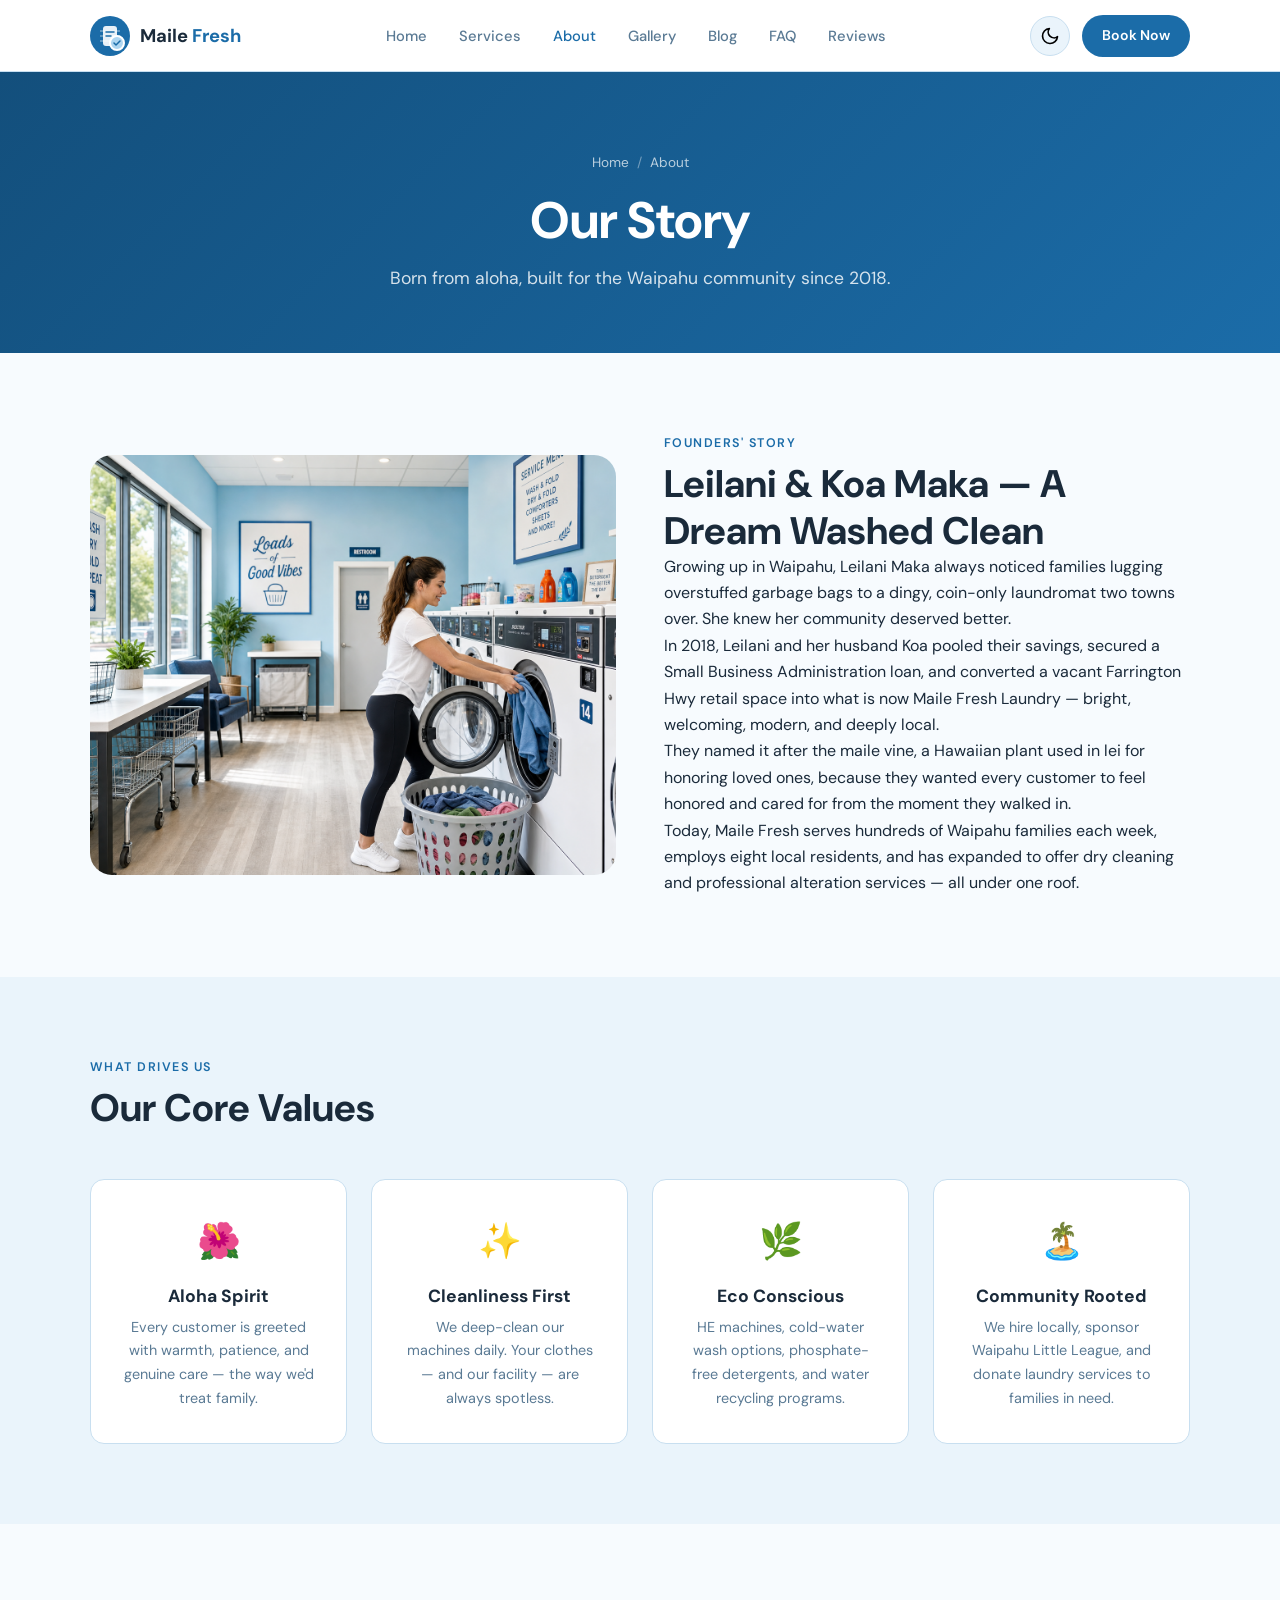
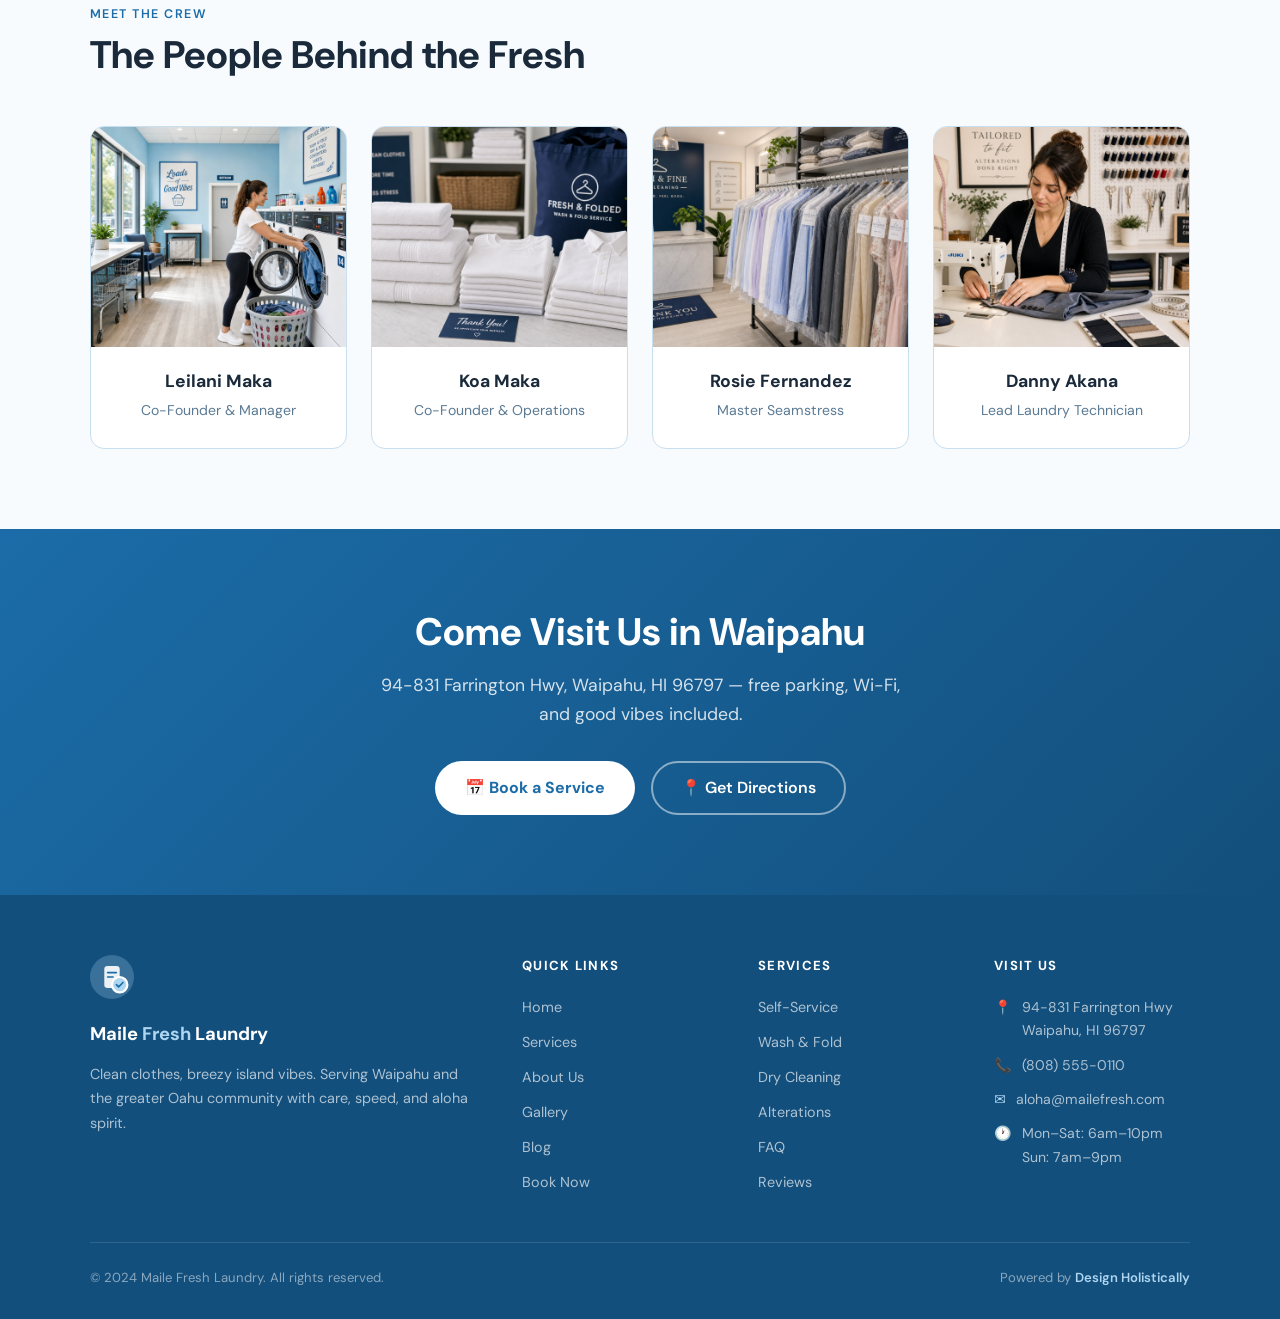
==== commit 18736338: "Initial commit: Maile Fresh Laundry — Hawaii sample site (Waipahu, Oahu)" ====
--- a/about.html
+++ b/about.html
@@ -9,7 +9,7 @@
   <meta property="og:type" content="website" />
   <meta property="og:title" content="About Us | Maile Fresh Laundry" />
   <meta property="og:description" content="Clean clothes, breezy island vibes. Full-service laundromat in Waipahu, Oahu Hawaii." />
-  <meta property="og:image" content="https://picsum.photos/1200/630?random=1001" />
+  <meta property="og:image" content="images/hero.png" />
   <meta property="og:url" content="https://mailefreshlaundry.com" />
   <!-- Schema.org -->
   <script type="application/ld+json">
@@ -29,7 +29,7 @@
     "telephone": "(808) 555-0110",
     "openingHours": ["Mo-Fr 06:00-22:00", "Sa 06:00-22:00", "Su 07:00-21:00"],
     "priceRange": "$$",
-    "image": "https://picsum.photos/800/600?random=1001",
+    "image": "images/hero.png",
     "url": "https://mailefreshlaundry.com"
   }
   </script>
@@ -93,7 +93,7 @@
     <div class="container">
       <div class="about-story">
         <div class="about-story-img fade-up">
-          <img src="https://picsum.photos/600/420?random=1030" alt="Leilani and Koa at Maile Fresh" loading="lazy" />
+          <img src="images/service-self-service.png" alt="Leilani and Koa at Maile Fresh" loading="lazy" />
         </div>
         <div class="fade-up fade-up-delay-2">
           <span class="section-label">Founders' Story</span>
@@ -144,28 +144,28 @@
       <h2 class="fade-up">The People Behind the Fresh</h2>
       <div class="team-grid">
         <div class="team-card fade-up fade-up-delay-1">
-          <img src="https://picsum.photos/300/220?random=1031" alt="Leilani Maka" loading="lazy" />
+          <img src="images/service-self-service.png" alt="Leilani Maka" loading="lazy" />
           <div class="team-card-body">
             <h3>Leilani Maka</h3>
             <span>Co-Founder &amp; Manager</span>
           </div>
         </div>
         <div class="team-card fade-up fade-up-delay-2">
-          <img src="https://picsum.photos/300/220?random=1032" alt="Koa Maka" loading="lazy" />
+          <img src="images/service-wash-fold.png" alt="Koa Maka" loading="lazy" />
           <div class="team-card-body">
             <h3>Koa Maka</h3>
             <span>Co-Founder &amp; Operations</span>
           </div>
         </div>
         <div class="team-card fade-up fade-up-delay-3">
-          <img src="https://picsum.photos/300/220?random=1033" alt="Rosie Fernandez" loading="lazy" />
+          <img src="images/service-dry-cleaning.png" alt="Rosie Fernandez" loading="lazy" />
           <div class="team-card-body">
             <h3>Rosie Fernandez</h3>
             <span>Master Seamstress</span>
           </div>
         </div>
         <div class="team-card fade-up fade-up-delay-4">
-          <img src="https://picsum.photos/300/220?random=1034" alt="Danny Akana" loading="lazy" />
+          <img src="images/service-alterations.png" alt="Danny Akana" loading="lazy" />
           <div class="team-card-body">
             <h3>Danny Akana</h3>
             <span>Lead Laundry Technician</span>
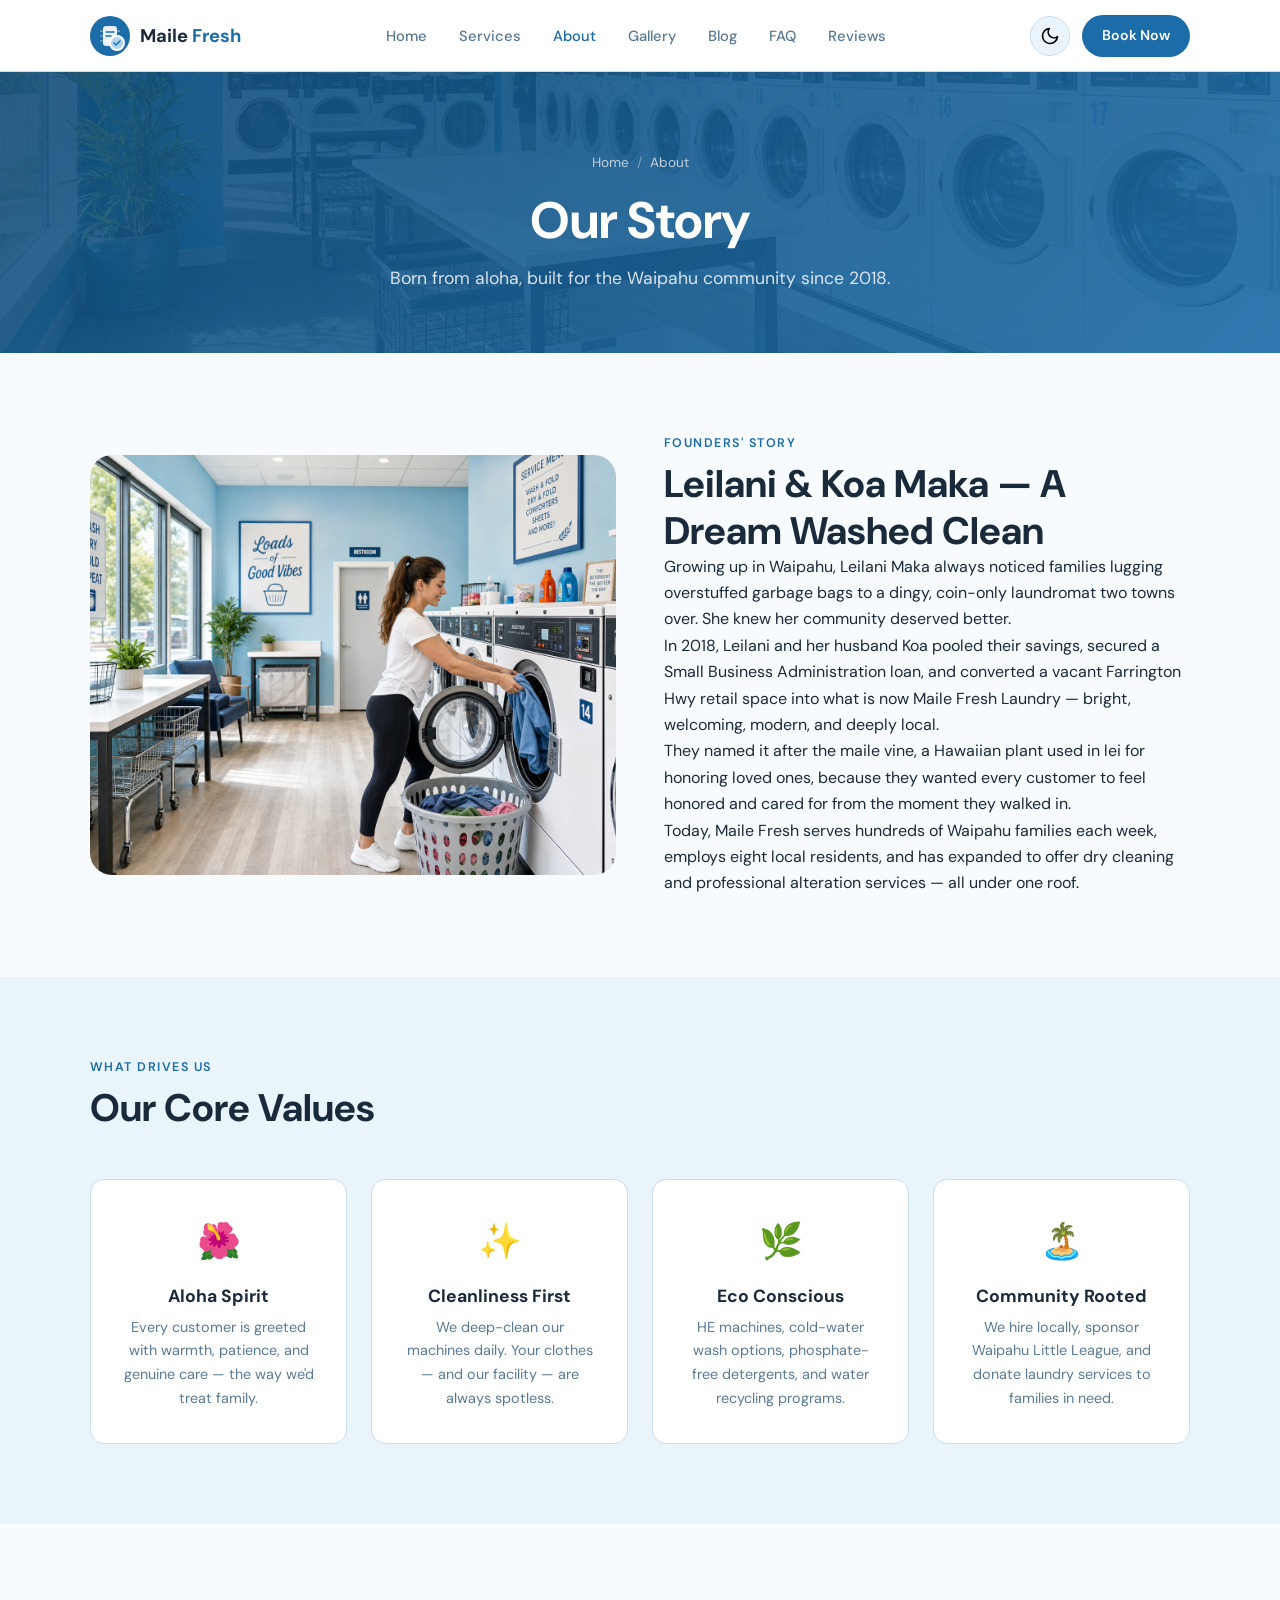
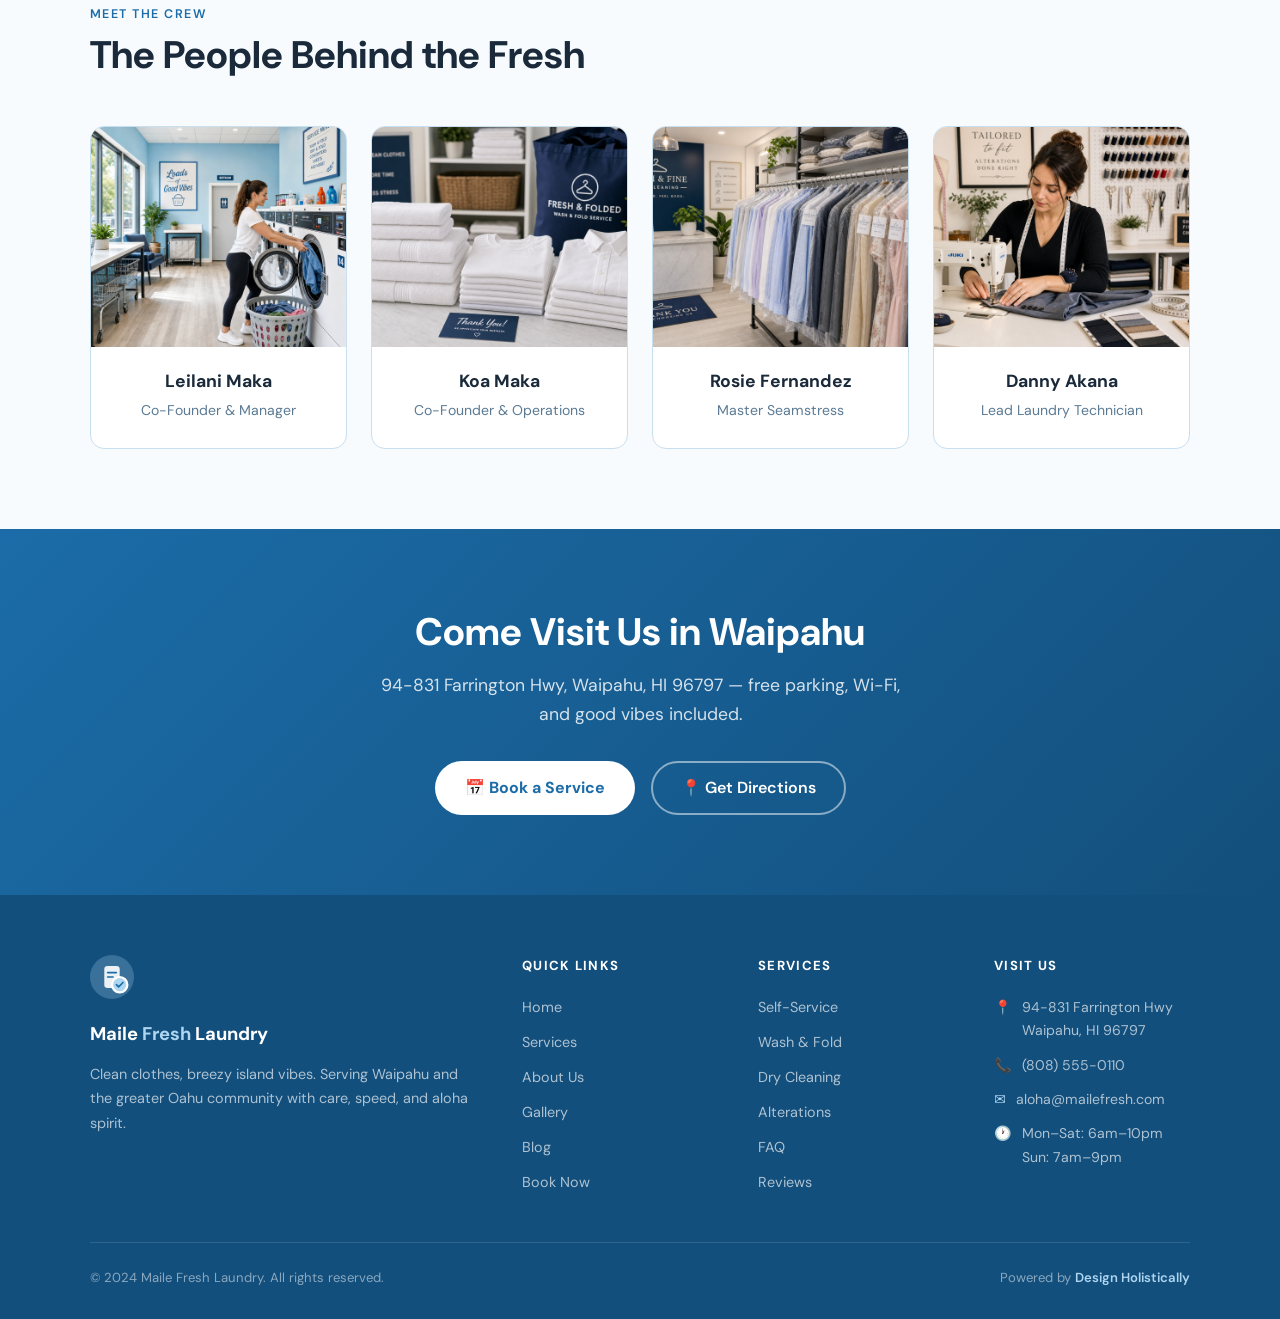
==== commit c411760d: "feat: replace all picsum placeholders with AI-generated photorealistic images" ====
--- a/about.html
+++ b/about.html
@@ -35,6 +35,10 @@
   </script>
   <link rel="stylesheet" href="css/style.css" />
   
+  <link rel="icon" type="image/x-icon" href="images/favicon.ico">
+  <link rel="icon" type="image/png" sizes="32x32" href="images/favicon-32x32.png">
+  <link rel="icon" type="image/png" sizes="16x16" href="images/favicon-16x16.png">
+  <link rel="apple-touch-icon" sizes="180x180" href="images/apple-touch-icon.png">
 </head>
 <body>
   <!-- HEADER -->
--- a/css/style.css
+++ b/css/style.css
@@ -206,7 +206,7 @@
 }
 .hero-bg {
   position: absolute; inset: 0;
-  background-image: url('https://picsum.photos/1600/900?random=1001');
+  background-image: url('../images/hero.png');
   background-size: cover;
   background-position: center;
   opacity: 0.18;
@@ -432,7 +432,7 @@
 .page-hero::before {
   content: '';
   position: absolute; inset: 0;
-  background: url('https://picsum.photos/1600/400?random=1002') center/cover;
+  background: url('../images/hero.png') center/cover;
   opacity: 0.1;
 }
 .page-hero .container { position: relative; z-index: 1; }
@@ -967,3 +967,8 @@
   .step-label { display: none; }
 }
 @media (min-width: 768px) { .hamburger { display: none; } }
+
+.hero h1, .hero p, .hero-content, .hero .eyebrow-label, .hero .tag { color: #fff !important; }
+
+[data-theme="dark"] .hero { background: transparent !important; }
+[data-theme="dark"] .hero-bg img { opacity: 1 !important; }
